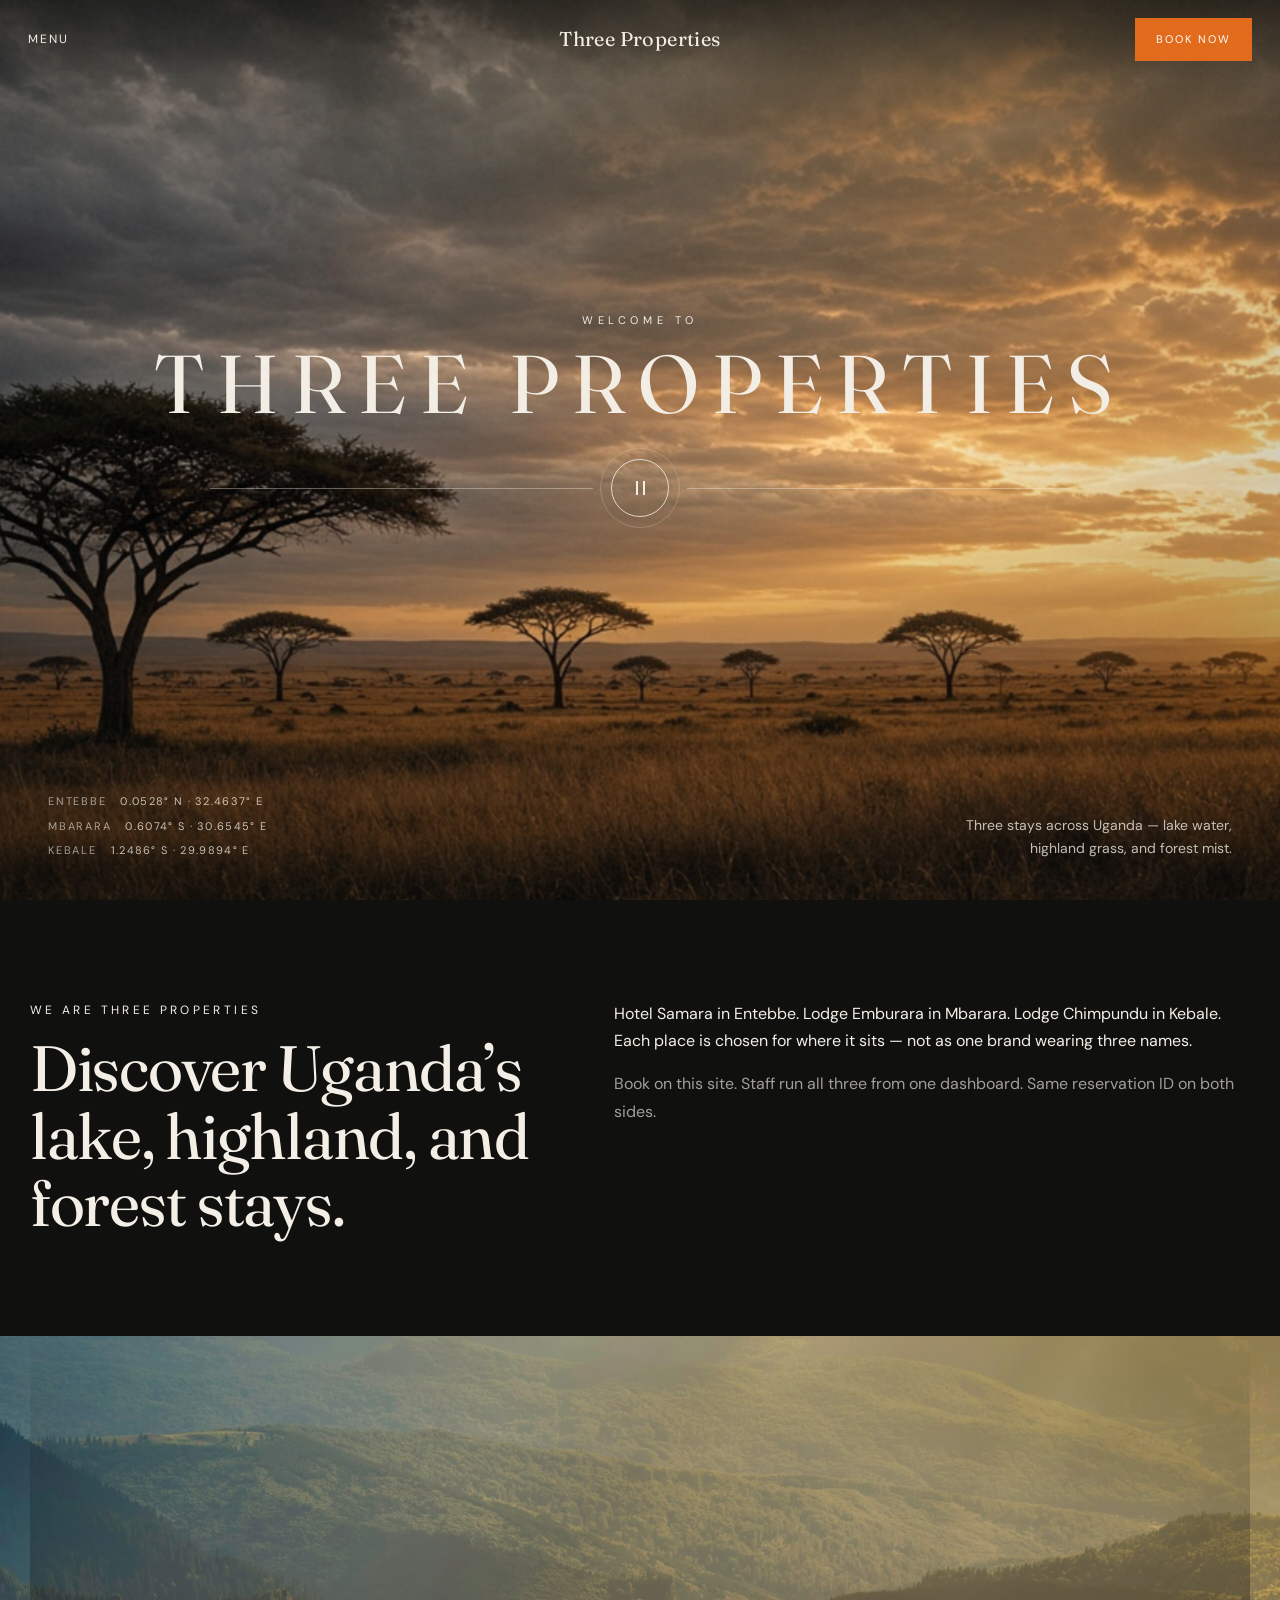
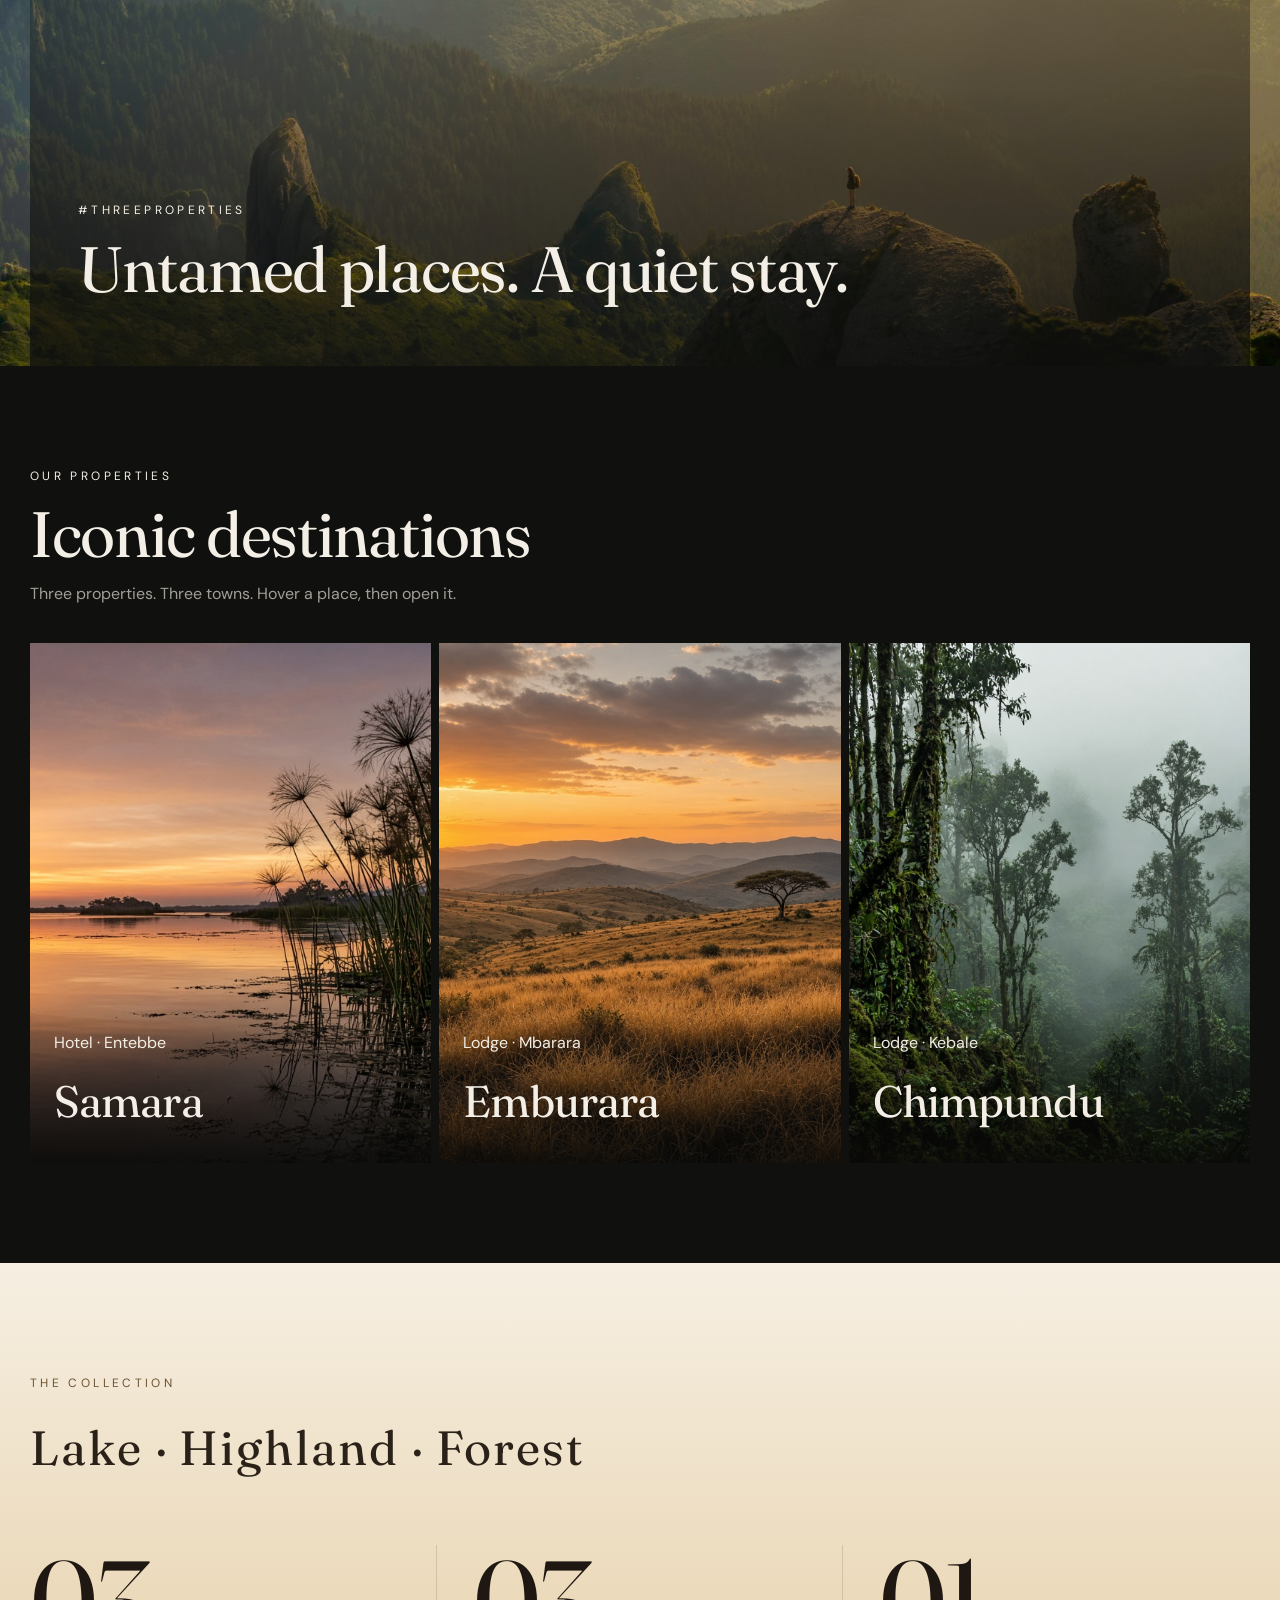
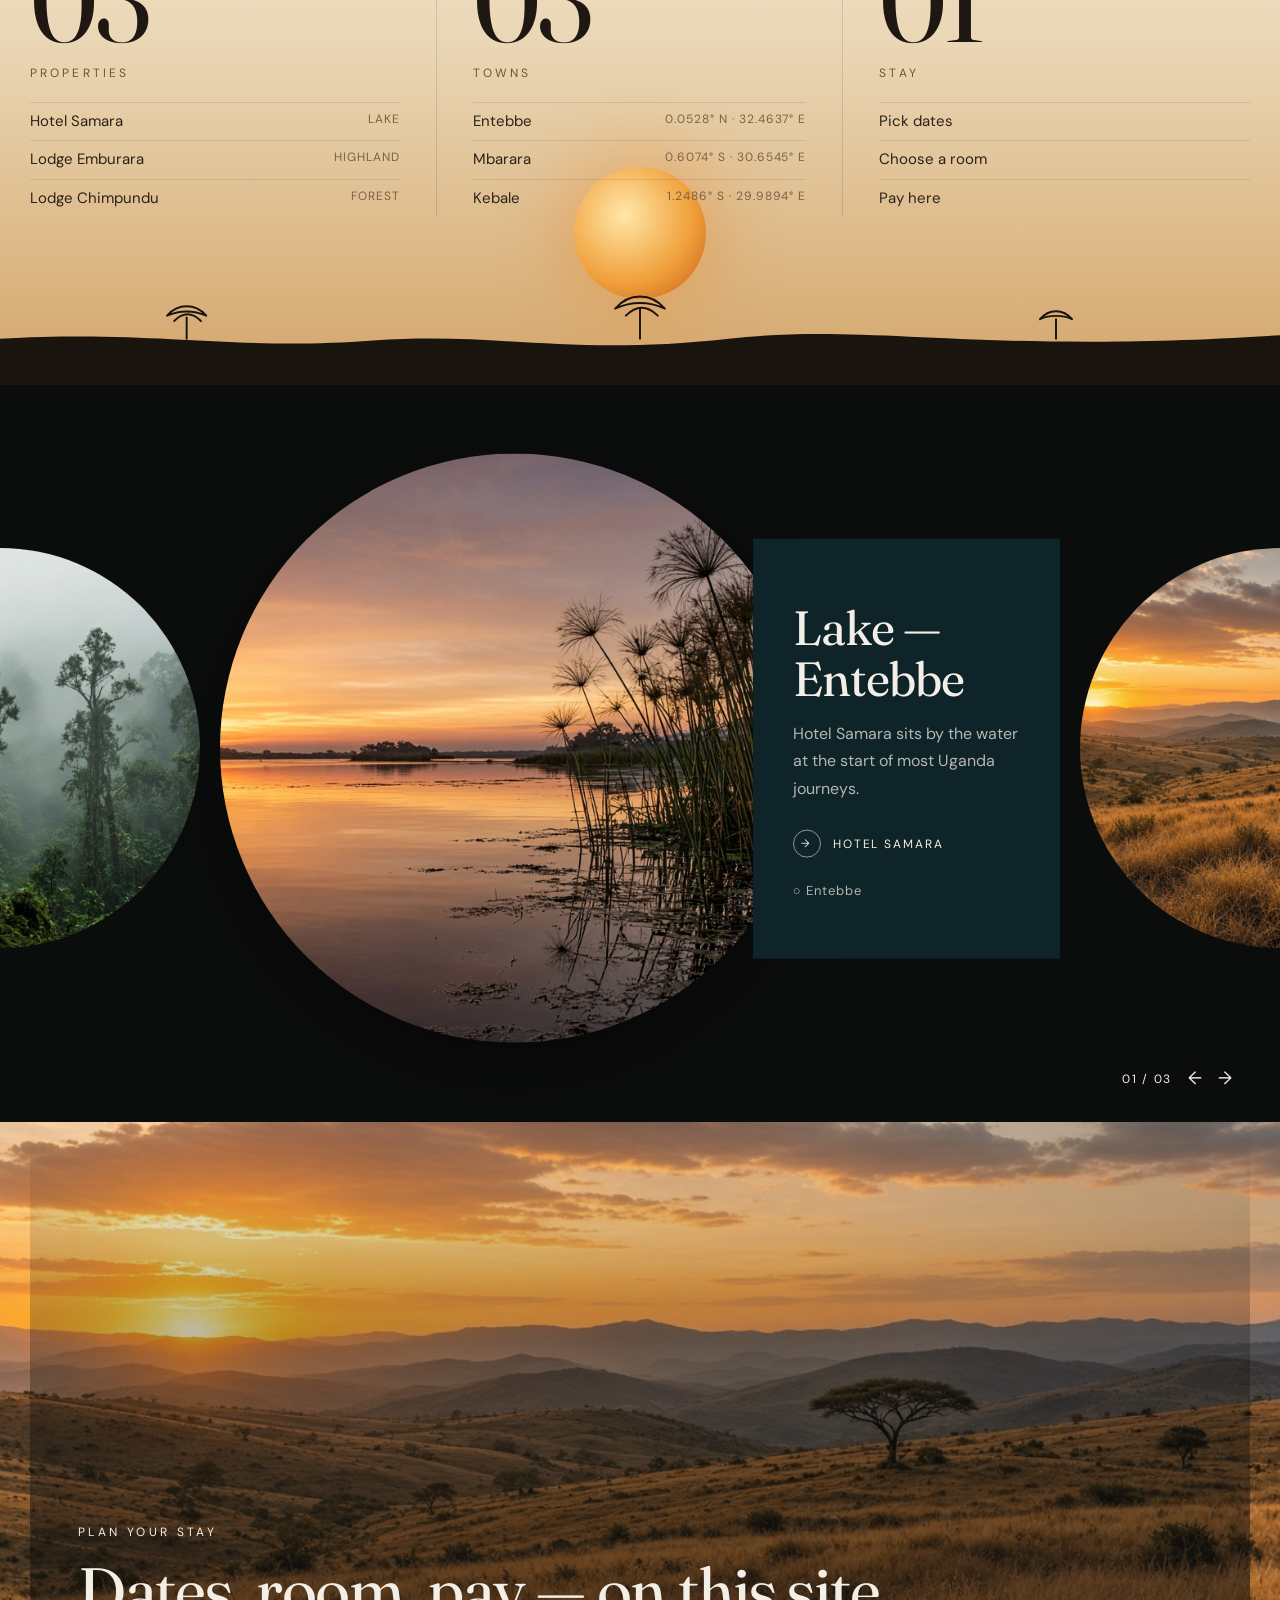
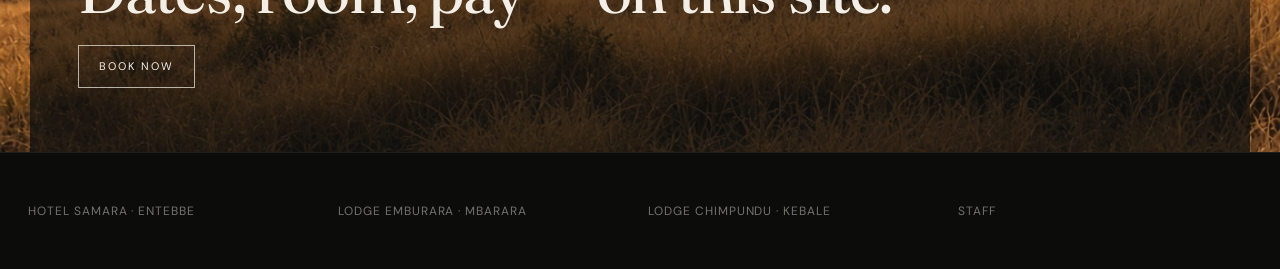
==== website/index.html @ 4321cfd6 "change the concept" ====
<!DOCTYPE html>
<html lang="en">
<head>
  <meta charset="UTF-8" />
  <meta name="viewport" content="width=device-width, initial-scale=1.0" />
  <title>Three Properties — Uganda</title>
  <link rel="preconnect" href="https://fonts.googleapis.com" />
  <link rel="preconnect" href="https://fonts.gstatic.com" crossorigin />
  <link href="https://fonts.googleapis.com/css2?family=DM+Sans:opsz,wght@9..40,400;9..40,500&family=Fraunces:ital,opsz,wght@0,9..144,400;0,9..144,500;1,9..144,400&display=swap" rel="stylesheet" />
  <link rel="stylesheet" href="css/app.css" />
</head>
<body>
  <div class="progress" id="progress"></div>
  <div class="grain"></div>
  <div id="app"></div>
  <script src="js/store.js"></script>
  <script src="js/site.js"></script>
</body>
</html>
---- website/css/app.css ----
:root {
  --ink: #10100e;
  --ink-soft: #171613;
  --sand: #efe8dc;
  --fog: #f6f2ea;
  --clay: #c4a07a;
  --earth: #6f5e48;
  --moss: #3c4636;
  --ivory: #f4efe6;
  --gold: #c4a07a;
  --gold-bright: #e0c49a;
  --gold-dim: #8a7354;
  --line: rgba(196, 160, 122, 0.28);
  --muted: rgba(244, 239, 230, 0.64);
}

* { box-sizing: border-box; margin: 0; padding: 0; }
html { scroll-behavior: smooth; }
body {
  background: var(--ink);
  color: var(--ivory);
  font-family: "DM Sans", sans-serif;
  font-weight: 400;
  line-height: 1.7;
  min-height: 100vh;
}
img { max-width: 100%; display: block; }
a { color: inherit; text-decoration: none; }
button, input, select, textarea { font: inherit; color: inherit; }
button { cursor: pointer; border: 0; background: none; }
input, select, textarea {
  width: 100%;
  background: rgba(255,255,255,0.04);
  border: 1px solid rgba(255,255,255,0.16);
  padding: 13px 14px;
  outline: none;
  transition: border-color 0.3s ease;
}
textarea { min-height: 120px; resize: vertical; }
input:focus, select:focus, textarea:focus { border-color: var(--clay); }
label {
  display: block;
  font-size: 11px;
  letter-spacing: 0.14em;
  text-transform: uppercase;
  color: var(--clay);
  margin-bottom: 7px;
}
.field { margin-bottom: 14px; }
.wrap { width: min(1220px, calc(100% - 48px)); margin: 0 auto; }
.gold { color: var(--clay); }
.muted { color: var(--muted); }
.kicker {
  font-size: 12px;
  letter-spacing: 0.28em;
  text-transform: uppercase;
  color: var(--clay);
}
h1, h2, h3 { font-family: "Fraunces", serif; font-weight: 400; letter-spacing: -0.02em; }
h1 { font-size: clamp(52px, 10vw, 120px); line-height: 0.92; }
h2 { font-size: clamp(34px, 5vw, 64px); line-height: 1.05; }
h3 { font-size: 30px; }

.progress {
  position: fixed;
  inset: 0 auto auto;
  height: 2px;
  width: 0;
  background: var(--clay);
  z-index: 80;
}
.grain {
  pointer-events: none;
  position: fixed;
  inset: 0;
  z-index: 70;
  opacity: 0.04;
  background-image: url("data:image/svg+xml,%3Csvg viewBox='0 0 200 200' xmlns='http://www.w3.org/2000/svg'%3E%3Cfilter id='n'%3E%3CfeTurbulence type='fractalNoise' baseFrequency='.85' numOctaves='4' stitchTiles='stitch'/%3E%3C/filter%3E%3Crect width='100%25' height='100%25' filter='url(%23n)'/%3E%3C/svg%3E");
}

nav.top {
  position: fixed;
  inset: 0 0 auto;
  z-index: 50;
  display: grid;
  grid-template-columns: 1fr auto 1fr;
  align-items: center;
  padding: 18px 28px;
  background: linear-gradient(180deg, rgba(16,16,14,.55), transparent);
  border-bottom: 0;
}
nav.top .brand {
  justify-self: center;
  font-family: "Fraunces", serif;
  font-size: 20px;
  letter-spacing: 0.02em;
}
nav.top ul { display: none; }
.menu-btn {
  display: inline-flex;
  justify-self: start;
  letter-spacing: 0.16em;
  text-transform: uppercase;
  font-size: 12px;
  color: var(--ivory);
}
.nav-cta, .btn {
  display: inline-flex;
  align-items: center;
  justify-content: center;
  border: 1px solid rgba(244,239,230,.7);
  padding: 11px 20px;
  font-size: 11px;
  letter-spacing: 0.18em;
  text-transform: uppercase;
  color: var(--ivory);
  transition: 0.3s ease;
}
.nav-cta { justify-self: end; }
nav.staff-top {
  display: flex;
  justify-content: space-between;
  background: #10100e;
  border-bottom: 1px solid rgba(255,255,255,.08);
}
nav.staff-top .brand { justify-self: start; }
.btn-solid {
  background: transparent;
  color: var(--ivory);
}
.nav-cta.book {
  background: #e36a1a;
  border-color: #e36a1a;
  color: #fff;
}
.btn:hover, .nav-cta:hover {
  background: var(--ivory);
  color: var(--ink);
}
.nav-cta.book:hover {
  background: #f4efe6;
  border-color: #f4efe6;
  color: #10100e;
}
.overlay {
  position: fixed;
  inset: 0;
  z-index: 60;
  background: #10100e;
  display: none;
  padding: 100px 48px 48px;
}
.overlay.open { display: block; animation: fadeIn 0.35s ease; }
.overlay a {
  display: block;
  font-family: "Fraunces", serif;
  font-size: clamp(32px, 5vw, 56px);
  padding: 8px 0;
  opacity: 0.88;
}
.overlay a:hover { opacity: 1; color: var(--clay); }
.overlay .close-menu {
  position: absolute;
  top: 22px;
  left: 28px;
  letter-spacing: 0.16em;
  text-transform: uppercase;
  font-size: 12px;
}

#app { min-height: 100vh; }
#app.leaving { animation: fadeOut 0.22s ease both; }
#app.enter { animation: fadeIn 0.5s ease both; }
.page { padding: 130px 0 90px; animation: rise 0.7s ease both; }

.hero {
  min-height: 100vh;
  position: relative;
  overflow: hidden;
  background: #10100e;
}
.hero-slides {
  position: absolute;
  inset: -4%;
  transition: transform 1.8s ease-out;
  will-change: transform;
}
.hero-slides .slide {
  position: absolute;
  inset: 0;
  background-size: cover;
  background-position: center;
  opacity: 0;
  transform: scale(1.06);
  transition: opacity 1.8s ease;
}
.hero-slides .slide.on {
  opacity: 1;
  animation: ken 16s linear forwards;
}
.hero::before {
  content: "";
  position: absolute;
  inset: 0;
  z-index: 1;
  pointer-events: none;
  background:
    radial-gradient(ellipse at 50% 42%, transparent 28%, rgba(10,10,8,.28) 100%),
    linear-gradient(180deg, rgba(10,10,8,.28) 0%, transparent 22%, transparent 58%, rgba(10,10,8,.42) 100%);
}
.hero-haze {
  position: absolute;
  inset: 0;
  z-index: 1;
  pointer-events: none;
  background: linear-gradient(180deg, transparent 45%, rgba(226,168,88,.12) 72%, rgba(16,16,14,.2) 100%);
  animation: hazeShift 14s ease-in-out infinite alternate;
  mix-blend-mode: soft-light;
}
.hero-rays {
  position: absolute;
  inset: -10%;
  z-index: 1;
  pointer-events: none;
  background: radial-gradient(ellipse at 72% 18%, rgba(255,196,110,.26), transparent 46%);
  animation: rayPulse 10s ease-in-out infinite;
}
.hero-dust {
  position: absolute;
  inset: 0;
  z-index: 2;
  pointer-events: none;
  overflow: hidden;
}
.mote {
  position: absolute;
  bottom: -8%;
  border-radius: 50%;
  background: rgba(255, 220, 160, 0.55);
  box-shadow: 0 0 8px rgba(255, 200, 120, 0.35);
  animation-name: moteRise;
  animation-timing-function: linear;
  animation-iteration-count: infinite;
}
.hero-birds {
  position: absolute;
  top: 18%;
  left: -20%;
  width: min(280px, 34vw);
  z-index: 2;
  pointer-events: none;
  opacity: 0.55;
  animation: birdsFly 22s linear infinite;
}
.hero-birds .bird {
  fill: none;
  stroke: rgba(244,239,230,.8);
  stroke-width: 1.1;
  stroke-linecap: round;
}
.hero-birds .b2 { animation: wing 1.4s ease-in-out infinite; }
.hero-birds .b3 { animation: wing 1.1s ease-in-out infinite reverse; }
.hero-center {
  position: absolute;
  left: 50%;
  top: 46%;
  transform: translate(-50%, -50%);
  z-index: 3;
  text-align: center;
  width: min(1100px, calc(100% - 40px));
}
.welcome {
  font-size: 11px;
  letter-spacing: 0.42em;
  text-transform: uppercase;
  margin-bottom: 16px;
  animation: rise 1.2s ease both;
}
.hero h1 {
  font-size: clamp(34px, 6.4vw, 92px);
  letter-spacing: 0.16em;
  text-transform: uppercase;
  font-weight: 400;
  animation: titleOpen 2.4s cubic-bezier(.16,.7,.2,1) both;
}
.hero.is-paused .slide.on { animation-play-state: paused; }
.hero-rule {
  display: grid;
  grid-template-columns: 1fr auto 1fr;
  align-items: center;
  width: min(860px, 88%);
  margin: 38px auto 0;
  gap: 18px;
}
.hero-line {
  height: 1px;
  background: rgba(244,239,230,.38);
  transform: scaleX(0);
  animation: drawLine 1.5s 0.9s cubic-bezier(.16,.7,.2,1) forwards;
}
.hero-line:first-child { transform-origin: right; }
.hero-line:last-child { transform-origin: left; }
.hero-play {
  position: relative;
  width: 58px;
  height: 58px;
  border: 1px solid rgba(244,239,230,.82);
  border-radius: 50%;
  display: grid;
  place-items: center;
  animation: rise 1.2s 0.55s ease both;
}
.hero-play::before {
  content: "";
  position: absolute;
  inset: -12px;
  border: 1px solid rgba(244,239,230,.22);
  border-radius: 50%;
  animation: ringPulse 3.4s ease-out infinite;
}
.hero-play .bars {
  display: flex;
  gap: 5px;
}
.hero-play .bars i {
  width: 2px;
  height: 14px;
  background: #f4efe6;
}
.hero-play .tri {
  display: none;
  width: 0;
  height: 0;
  border-style: solid;
  border-width: 7px 0 7px 12px;
  border-color: transparent transparent transparent #f4efe6;
  margin-left: 2px;
}
.hero-play.paused .bars { display: none; }
.hero-play.paused .tri { display: block; }
.hero-base {
  position: absolute;
  left: 0;
  right: 0;
  bottom: 0;
  z-index: 3;
  display: flex;
  justify-content: space-between;
  align-items: flex-end;
  gap: 32px;
  padding: 0 48px 40px;
}
.coords {
  display: grid;
  gap: 6px;
  font-size: 11px;
  letter-spacing: 0.16em;
  text-transform: uppercase;
  color: rgba(244,239,230,.62);
  animation: rise 1.2s 1s ease both;
}
.coords span {
  display: flex;
  gap: 14px;
  align-items: baseline;
}
.coords em {
  font-style: normal;
  letter-spacing: 0.12em;
  color: rgba(244,239,230,.78);
}
.hero-note {
  max-width: 300px;
  text-align: right;
  font-size: 14px;
  line-height: 1.65;
  color: rgba(244,239,230,.78);
  animation: rise 1.2s 1.1s ease both;
}
.lead {
  max-width: 560px;
  margin: 18px 0 0;
  font-size: 18px;
  color: rgba(244, 239, 230, 0.78);
}
.hero-actions { display: flex; gap: 14px; margin-top: 28px; flex-wrap: wrap; }

.hills { display: none; }
.card .mark, .card img.logo { display: none; }

.sand { background: var(--sand); color: #1c1a16; }
.sand .muted { color: #5c564c; }
.sand .kicker { color: #7a6548; }
.sand .btn { color: #1c1a16; border-color: #1c1a16; }
.sand .btn:hover, .sand .btn-solid { background: #1c1a16; color: var(--sand); }

.section { padding: 100px 0; }
.split-copy {
  display: grid;
  grid-template-columns: 0.9fr 1.1fr;
  gap: 64px;
  align-items: start;
}
.reveal-up { opacity: 0; transform: translateY(36px); transition: 0.9s ease; }
.reveal-up.in { opacity: 1; transform: none; }
.full-photo {
  min-height: 70vh;
  background-size: cover;
  background-position: center;
  position: relative;
}
.full-photo .shade {
  min-height: 70vh;
  display: flex;
  align-items: flex-end;
  padding: 64px 48px;
  background: linear-gradient(180deg, transparent, rgba(16,16,14,.78));
}
.xp-band {
  position: relative;
  overflow: hidden;
  background: #0b0d0c;
  padding: 56px 0 28px;
}
.xp-stage {
  position: relative;
  height: min(48vw, 680px);
}
.xp-circle {
  border: 0;
  padding: 0;
  border-radius: 50%;
  overflow: hidden;
  background: #111;
  flex-shrink: 0;
}
.xp-circle img {
  width: 100%;
  height: 100%;
  object-fit: cover;
  display: block;
}
.xp-prev,
.xp-next {
  position: absolute;
  top: 50%;
  width: min(32vw, 400px);
  height: min(32vw, 400px);
  z-index: 1;
  cursor: pointer;
  transition: transform 0.7s cubic-bezier(.22,.68,.2,1), opacity 0.45s ease, filter 0.35s ease;
}
.xp-prev { left: 0; transform: translate(-50%, -50%); }
.xp-next { left: 100%; transform: translate(-50%, -50%); }
.xp-prev:hover,
.xp-next:hover { filter: brightness(1.08); }
.xp-prev:hover { transform: translate(-48%, -50%) scale(1.03); }
.xp-next:hover { transform: translate(-52%, -50%) scale(1.03); }
.xp-center {
  position: absolute;
  left: 50%;
  top: 50%;
  z-index: 2;
  display: flex;
  align-items: center;
  transform: translate(-50%, -50%);
  transition: transform 0.7s cubic-bezier(.22,.68,.2,1), opacity 0.4s ease;
}
.xp-main {
  width: min(46vw, 640px);
  height: min(46vw, 640px);
  margin-right: -56px;
  z-index: 2;
  box-shadow: 0 24px 70px rgba(0,0,0,.4);
  transition: transform 0.7s cubic-bezier(.22,.68,.2,1);
}
.xp-main img { animation: xpKen 14s ease-in-out infinite alternate; }
.xp-panel {
  position: relative;
  z-index: 3;
  background: #0f2428;
  min-height: min(420px, 38vw);
  width: min(320px, 24vw);
  flex-shrink: 0;
  padding: 52px 40px 44px;
  display: flex;
  flex-direction: column;
  justify-content: center;
  transition: opacity 0.4s ease, transform 0.5s ease;
}
.xp-stage.moving .xp-prev,
.xp-stage.moving .xp-next { filter: none; pointer-events: none; }
.xp-stage.go-next .xp-prev {
  transform: translate(-110%, -50%);
  opacity: 0;
}
.xp-stage.go-next .xp-center {
  transform: translate(calc(-50% - 42vw), -50%) scale(0.72);
  opacity: 0.28;
}
.xp-stage.go-next .xp-next {
  transform: translate(calc(-50% - 42vw), -50%) scale(0.92);
}
.xp-stage.go-prev .xp-next {
  transform: translate(10%, -50%);
  opacity: 0;
}
.xp-stage.go-prev .xp-center {
  transform: translate(calc(-50% + 42vw), -50%) scale(0.72);
  opacity: 0.28;
}
.xp-stage.go-prev .xp-prev {
  transform: translate(calc(-50% + 42vw), -50%) scale(0.92);
}
.xp-stage.go-next .xp-panel,
.xp-stage.go-prev .xp-panel {
  opacity: 0;
  transform: translateY(20px);
}
.xp-stage.xp-in .xp-panel {
  animation: xpIn 0.55s ease both;
}
.xp-panel h2 { font-size: clamp(32px, 4vw, 48px); margin-bottom: 16px; }
.xp-panel p { color: rgba(244,239,230,.72); max-width: 320px; }
.xp-cta {
  display: inline-flex;
  align-items: center;
  gap: 12px;
  margin-top: 28px;
  letter-spacing: 0.16em;
  text-transform: uppercase;
  font-size: 12px;
}
.xp-cta span {
  width: 28px;
  height: 28px;
  border: 1px solid rgba(244,239,230,.55);
  border-radius: 50%;
  position: relative;
}
.xp-cta span::after {
  content: "→";
  position: absolute;
  inset: 0;
  display: grid;
  place-items: center;
  font-size: 11px;
}
.xp-loc {
  margin-top: 22px;
  font-size: 13px;
  letter-spacing: 0.08em;
}
.xp-loc::before { content: "○ "; }
.xp-foot {
  display: flex;
  justify-content: flex-end;
  align-items: center;
  gap: 16px;
  padding: 8px 48px 0;
  font-size: 12px;
  letter-spacing: 0.14em;
}
.xp-foot button { color: var(--ivory); font-size: 18px; }
@keyframes xpKen { from { transform: scale(1.04); } to { transform: scale(1.12); } }
@keyframes xpIn { from { opacity: 0; transform: translateY(16px); } to { opacity: 1; transform: none; } }
.dests { display: grid; grid-template-columns: repeat(3, 1fr); gap: 8px; margin-top: 36px; }
.dest-photo {
  min-height: 520px;
  position: relative;
  overflow: hidden;
  color: var(--ivory);
  display: block;
}
.dest-photo img {
  position: absolute;
  inset: 0;
  width: 100%;
  height: 100%;
  object-fit: cover;
  transform: scale(1.04);
  transition: transform 1.2s ease;
}
.dest-photo:hover img { transform: scale(1.12); }
.dest-photo .dest-copy {
  position: absolute;
  inset: auto 0 0;
  padding: 28px 24px 24px;
  background: linear-gradient(180deg, transparent, rgba(10,10,8,.88));
}
.dest-photo h3 { font-size: 44px; margin-top: 8px; }
.dest-photo .dest-more {
  max-height: 0;
  overflow: hidden;
  opacity: 0;
  margin-top: 0;
  transition: 0.45s ease;
  color: rgba(244,239,230,.8);
  font-size: 15px;
}
.dest-photo:hover .dest-more { max-height: 90px; opacity: 1; margin-top: 10px; }
.tag { letter-spacing: 0.28em; text-transform: uppercase; font-size: 12px; margin-bottom: 14px; }
.dest {
  min-height: 460px;
  padding: 28px;
  display: flex;
  flex-direction: column;
  justify-content: flex-end;
  position: relative;
  overflow: hidden;
  color: var(--ivory);
}
.dest::before {
  content: "";
  position: absolute;
  inset: 0;
  transition: transform 1.1s ease;
}
.dest:hover::before { transform: scale(1.08); }
.dest > * { position: relative; z-index: 1; }
.dest .num { font-size: 12px; letter-spacing: 0.16em; text-transform: uppercase; opacity: 0.8; }
.dest h3 { font-size: 42px; margin-top: 8px; }
.dest-samara::before {
  background:
    linear-gradient(180deg, transparent 35%, rgba(8,8,6,.82)),
    radial-gradient(ellipse at 40% 20%, #7d9aaa, transparent 50%),
    linear-gradient(180deg, #24343c, #121816);
}
.dest-emburara::before {
  background:
    linear-gradient(180deg, transparent 35%, rgba(8,8,6,.82)),
    radial-gradient(ellipse at 60% 10%, #c4a06a, transparent 46%),
    linear-gradient(180deg, #3a2c18, #14110c);
}
.dest-chimpundu::before {
  background:
    linear-gradient(180deg, transparent 35%, rgba(8,8,6,.82)),
    radial-gradient(ellipse at 30% 30%, #5a7a4a, transparent 48%),
    linear-gradient(180deg, #1c2618, #0e120c);
}

.collect {
  position: relative;
  overflow: hidden;
  background:
    linear-gradient(180deg, #f6efe2 0%, #ead7b6 52%, #d4a56a 100%);
  color: #2a2218;
  padding: 110px 0 168px;
}
.collect-sun {
  position: absolute;
  left: 50%;
  bottom: 86px;
  width: 132px;
  height: 132px;
  margin-left: -66px;
  border-radius: 50%;
  background: radial-gradient(circle at 38% 36%, #ffe7a8, #f0a03a 58%, #c45a18 100%);
  box-shadow: 0 0 60px 18px rgba(232, 140, 48, 0.35);
  animation: sunGlow 7s ease-in-out infinite alternate;
}
.collect-land {
  position: absolute;
  left: 0;
  right: 0;
  bottom: 0;
  width: 100%;
  height: 160px;
  fill: #1a140e;
}
.collect-land .acacias {
  fill: none;
  stroke: #1a140e;
  stroke-width: 2.2;
  stroke-linecap: round;
  stroke-linejoin: round;
}
.collect .tag { color: #6d5333; }
.collect-route {
  font-family: "Fraunces", serif;
  font-size: clamp(28px, 4vw, 48px);
  letter-spacing: 0.04em;
  margin: 8px 0 56px;
}
.stats {
  display: grid;
  grid-template-columns: repeat(3, 1fr);
  gap: 0;
  margin-top: 12px;
  position: relative;
  z-index: 1;
}
.stats article {
  padding: 8px 36px 0 0;
  border-right: 1px solid rgba(42, 34, 24, 0.14);
}
.stats article:last-child { border-right: 0; padding-right: 0; }
.stats article:not(:first-child) { padding-left: 36px; }
.stat-num {
  display: block;
  font-family: "Fraunces", serif;
  font-size: clamp(72px, 9vw, 120px);
  line-height: 0.82;
  letter-spacing: -0.03em;
  color: #1f1812;
}
.stats article h3 {
  font-family: "DM Sans", sans-serif;
  font-size: 12px;
  letter-spacing: 0.26em;
  text-transform: uppercase;
  margin: 16px 0 18px;
  color: #6d5333;
}
.stats article ul { list-style: none; }
.stats article li {
  font-size: 15px;
  padding: 6px 0;
  border-top: 1px solid rgba(42, 34, 24, 0.1);
  display: flex;
  justify-content: space-between;
  gap: 12px;
}
.stats article li em {
  font-style: normal;
  color: #7a6244;
  font-size: 12px;
  letter-spacing: 0.08em;
  text-transform: uppercase;
}
@keyframes sunGlow {
  from { transform: scale(1); filter: saturate(1); }
  to { transform: scale(1.06); filter: saturate(1.15); }
}

.cards { display: grid; grid-template-columns: repeat(3, 1fr); gap: 10px; margin-top: 36px; }
.card {
  min-height: 420px;
  padding: 28px;
  display: flex;
  flex-direction: column;
  justify-content: flex-end;
  position: relative;
  overflow: hidden;
  color: var(--ivory);
}
.card::before {
  content: "";
  position: absolute;
  inset: 0;
  background:
    linear-gradient(180deg, transparent 35%, rgba(8,8,6,.82)),
    linear-gradient(180deg, #2a2620, #12110e);
  transition: transform 1.1s ease;
}
.card:nth-child(1)::before {
  background:
    linear-gradient(180deg, transparent 35%, rgba(8,8,6,.82)),
    radial-gradient(ellipse at 40% 20%, #7d9aaa, transparent 50%),
    linear-gradient(180deg, #24343c, #121816);
}
.card:nth-child(2)::before {
  background:
    linear-gradient(180deg, transparent 35%, rgba(8,8,6,.82)),
    radial-gradient(ellipse at 60% 10%, #c4a06a, transparent 46%),
    linear-gradient(180deg, #3a2c18, #14110c);
}
.card:nth-child(3)::before {
  background:
    linear-gradient(180deg, transparent 35%, rgba(8,8,6,.82)),
    radial-gradient(ellipse at 30% 30%, #5a7a4a, transparent 48%),
    linear-gradient(180deg, #1c2618, #0e120c);
}
.card:hover::before { transform: scale(1.08); }
.card > * { position: relative; z-index: 1; }
.card .num { font-size: 12px; letter-spacing: 0.16em; text-transform: uppercase; opacity: 0.8; }
.card h3 { margin: 8px 0 6px; font-size: 40px; }
.card p { color: rgba(244,239,230,.72); font-size: 15px; }

.grid-2 { display: grid; grid-template-columns: 1fr 1fr; gap: 16px; }
.room {
  border: 1px solid rgba(255,255,255,.1);
  padding: 26px;
  background: rgba(255,255,255,.03);
}
.room .price { color: var(--clay); font-family: "Fraunces", serif; font-size: 28px; margin: 10px 0; }
.chips { display: flex; gap: 8px; flex-wrap: wrap; margin: 18px 0; }
.chip {
  border: 1px solid rgba(255,255,255,.18);
  padding: 8px 12px;
  font-size: 11px;
  letter-spacing: 0.12em;
  text-transform: uppercase;
  color: var(--muted);
  cursor: pointer;
}
.chip.on { border-color: var(--ivory); color: var(--ivory); }

.steps { display: flex; gap: 10px; flex-wrap: wrap; margin-bottom: 28px; }
.step {
  font-size: 11px;
  letter-spacing: 0.14em;
  text-transform: uppercase;
  color: var(--muted);
  padding-bottom: 6px;
  border-bottom: 1px solid transparent;
}
.step.on { color: var(--ivory); border-color: var(--ivory); }

.book-journey {
  position: relative;
  min-height: 100vh;
  overflow: hidden;
  padding: 120px 0 80px;
  background: #10100e;
}
.book-sky {
  position: absolute;
  inset: -4%;
  background: #10100e center/cover no-repeat;
  transform: scale(1.06);
  animation: ken 22s linear infinite alternate;
  transition: background-image 0.8s ease;
}
.book-veil {
  position: absolute;
  inset: 0;
  background:
    linear-gradient(180deg, rgba(10,10,8,.55) 0%, rgba(10,10,8,.28) 35%, rgba(10,10,8,.72) 100%),
    radial-gradient(ellipse at 50% 20%, rgba(232,160,70,.12), transparent 46%);
}
.book-sun {
  position: absolute;
  top: 118px;
  width: 18px;
  height: 18px;
  border-radius: 50%;
  background: radial-gradient(circle at 35% 35%, #ffe7a8, #e36a1a);
  box-shadow: 0 0 22px 6px rgba(227,106,26,.45);
  transition: left 0.7s cubic-bezier(.22,.68,.2,1);
  z-index: 2;
  pointer-events: none;
}
.book-journey[data-step="1"] .book-sun { left: 12%; }
.book-journey[data-step="2"] .book-sun { left: 37%; }
.book-journey[data-step="3"] .book-sun { left: 62%; }
.book-journey[data-step="4"] .book-sun { left: 86%; }
.book-wrap { position: relative; z-index: 3; }
.book-trail {
  list-style: none;
  display: grid;
  grid-template-columns: repeat(4, 1fr);
  gap: 0;
  margin: 18px 0 40px;
  position: relative;
}
.book-trail::before,
.book-trail::after {
  content: "";
  position: absolute;
  left: 8%;
  right: 8%;
  top: 11px;
  height: 1px;
  background: rgba(244,239,230,.2);
}
.book-trail::after {
  right: auto;
  background: #e36a1a;
  width: 0;
  transition: width 0.7s cubic-bezier(.22,.68,.2,1);
}
.book-journey[data-step="1"] .book-trail::after { width: 0; }
.book-journey[data-step="2"] .book-trail::after { width: 28%; }
.book-journey[data-step="3"] .book-trail::after { width: 56%; }
.book-journey[data-step="4"] .book-trail::after { width: 84%; }
.book-trail li {
  position: relative;
  z-index: 1;
  font-size: 11px;
  letter-spacing: 0.16em;
  text-transform: uppercase;
  color: rgba(244,239,230,.45);
  text-align: center;
  transition: color 0.4s ease;
}
.book-trail li b {
  display: block;
  font-family: "Fraunces", serif;
  font-size: 13px;
  letter-spacing: 0.08em;
  margin-bottom: 6px;
}
.book-trail li.on,
.book-trail li.done { color: var(--ivory); }
.book-pane {
  display: none;
}
.book-pane.on {
  display: block;
  animation: bookIn 0.7s cubic-bezier(.22,.68,.2,1) both;
}
.book-journey.back .book-pane.on { animation-name: bookInBack; }
.book-pane h2 { margin-bottom: 8px; }
.book-sub {
  color: rgba(244,239,230,.7);
  margin-bottom: 28px;
  max-width: 520px;
}
.book-places {
  display: grid;
  grid-template-columns: repeat(3, 1fr);
  gap: 10px;
}
.book-place {
  position: relative;
  min-height: 340px;
  overflow: hidden;
  text-align: left;
  color: var(--ivory);
  border: 1px solid transparent;
  transition: transform 0.45s ease, border-color 0.35s ease;
}
.book-place img {
  position: absolute;
  inset: 0;
  width: 100%;
  height: 100%;
  object-fit: cover;
  transform: scale(1.04);
  transition: transform 1s ease;
}
.book-place span {
  position: absolute;
  inset: auto 0 0;
  padding: 22px 18px;
  background: linear-gradient(180deg, transparent, rgba(10,10,8,.88));
  display: flex;
  flex-direction: column;
  gap: 6px;
}
.book-place small,
.book-place em {
  font-size: 11px;
  letter-spacing: 0.14em;
  text-transform: uppercase;
  color: rgba(244,239,230,.7);
  font-style: normal;
}
.book-place strong {
  font-family: "Fraunces", serif;
  font-size: 28px;
  font-weight: 400;
}
.book-place:hover { transform: translateY(-6px); }
.book-place:hover img { transform: scale(1.1); }
.book-place.on { border-color: #e8c48a; }
.book-place.on::after {
  content: "";
  position: absolute;
  inset: 10px;
  border: 1px solid rgba(232,196,138,.55);
  pointer-events: none;
}
.book-dates,
.book-pay {
  display: grid;
  grid-template-columns: repeat(3, 1fr);
  gap: 16px;
  max-width: 820px;
}
.book-pay { grid-template-columns: 1fr 1fr; max-width: 640px; }
.book-rooms {
  display: grid;
  grid-template-columns: repeat(3, 1fr);
  gap: 10px;
}
.book-room {
  text-align: left;
  min-height: 220px;
  padding: 24px 22px;
  background: rgba(16,16,14,.55);
  border: 1px solid rgba(244,239,230,.16);
  display: flex;
  flex-direction: column;
  gap: 8px;
  transition: transform 0.4s ease, border-color 0.35s ease, background 0.35s ease;
}
.book-room small {
  letter-spacing: 0.16em;
  text-transform: uppercase;
  font-size: 11px;
  color: #e0c49a;
}
.book-room strong {
  font-family: "Fraunces", serif;
  font-size: 28px;
  font-weight: 400;
}
.book-room span { font-size: 15px; }
.book-room em { font-style: normal; color: rgba(244,239,230,.55); font-size: 13px; }
.book-room p { color: rgba(244,239,230,.68); margin-top: auto; }
.book-room:hover { transform: translateY(-4px); }
.book-room.on {
  border-color: #e8c48a;
  background: rgba(227,106,26,.12);
}
.book-quote {
  grid-column: 1 / -1;
  font-family: "Fraunces", serif;
  font-size: 26px;
  color: #e8c48a;
  margin-top: 4px;
}
.book-nav {
  display: flex;
  gap: 12px;
  margin-top: 32px;
}
.book-nav .btn-solid {
  background: #e36a1a;
  border-color: #e36a1a;
  color: #fff;
}
.book-nav .btn-solid:hover { background: #f4efe6; color: #10100e; border-color: #f4efe6; }
@keyframes bookIn {
  from { opacity: 0; transform: translateX(36px); filter: blur(8px); }
  to { opacity: 1; transform: none; filter: none; }
}
@keyframes bookInBack {
  from { opacity: 0; transform: translateX(-36px); filter: blur(8px); }
  to { opacity: 1; transform: none; filter: none; }
}
.success-id {
  font-family: "Fraunces", serif;
  letter-spacing: 0.08em;
  color: var(--clay);
  font-size: 28px;
  margin: 16px 0;
}

.auth {
  max-width: 440px;
  margin: 0 auto;
  border: 1px solid rgba(255,255,255,.12);
  padding: 40px 32px;
  background: #161512;
}
.hint { font-size: 13px; color: var(--muted); margin-top: 16px; }

table { width: 100%; border-collapse: collapse; font-size: 14px; }
th {
  text-align: left;
  font-size: 11px;
  letter-spacing: 0.12em;
  text-transform: uppercase;
  color: var(--clay);
  padding: 10px 8px;
  border-bottom: 1px solid rgba(255,255,255,.1);
  font-weight: 400;
}
td { padding: 12px 8px; border-bottom: 1px solid rgba(255,255,255,.06); }
tr.clickable { cursor: pointer; }
tr.clickable:hover td { color: var(--clay); }
.status { font-size: 11px; letter-spacing: 0.1em; text-transform: uppercase; color: var(--clay); }

.account { display: grid; grid-template-columns: 200px 1fr; gap: 28px; }
.side a { display: block; padding: 10px 0; color: var(--muted); }
.side a.on { color: var(--ivory); }

footer.site {
  padding: 48px 28px;
  display: grid;
  grid-template-columns: repeat(4, 1fr);
  gap: 16px;
  border-top: 1px solid rgba(255,255,255,.08);
  font-size: 12px;
  letter-spacing: 0.08em;
  text-transform: uppercase;
  color: rgba(244,239,230,.45);
  background: #0c0c0a;
}

.admin { display: grid; grid-template-columns: 220px 1fr; min-height: 100vh; }
.aside {
  border-right: 1px solid rgba(255,255,255,.08);
  padding: 96px 18px 28px;
  background: #141310;
}
.aside b {
  display: block;
  font-size: 11px;
  letter-spacing: 0.16em;
  text-transform: uppercase;
  color: var(--clay);
  margin-bottom: 18px;
  font-weight: 400;
}
.aside a {
  display: block;
  padding: 8px 10px;
  color: var(--muted);
  font-size: 14px;
  border-left: 2px solid transparent;
}
.aside a.on { color: var(--ivory); border-color: var(--ivory); }
.admin-main { padding: 110px 32px 48px; }
.kpis { display: grid; grid-template-columns: repeat(4, 1fr); gap: 12px; margin: 24px 0; }
.kpi { border: 1px solid rgba(255,255,255,.1); padding: 18px 14px; }
.kpi b { display: block; font-family: "Fraunces", serif; font-size: 32px; color: var(--clay); font-weight: 400; }
.kpi span { font-size: 10px; letter-spacing: 0.12em; text-transform: uppercase; color: var(--muted); }
.bar-line { display: grid; grid-template-columns: 110px 1fr 48px; gap: 10px; align-items: center; font-size: 13px; margin: 10px 0; }
.track { height: 4px; background: #2a2620; overflow: hidden; }
.fill { height: 100%; background: var(--clay); }
.cal { display: grid; grid-template-columns: repeat(7, 1fr); gap: 6px; }
.cal b, .cal span { text-align: center; padding: 10px 4px; font-size: 12px; }
.cal b { color: var(--clay); font-weight: 400; font-size: 10px; letter-spacing: 0.1em; }
.cal span { background: #161512; }
.cal span.busy { outline: 1px solid var(--clay); color: var(--clay); }

.toast {
  position: fixed;
  right: 20px;
  bottom: 20px;
  z-index: 90;
  background: var(--ivory);
  color: var(--ink);
  padding: 12px 16px;
  letter-spacing: 0.06em;
  animation: rise 0.35s ease;
}
.empty {
  border: 1px dashed rgba(255,255,255,.16);
  padding: 40px 20px;
  text-align: center;
  color: var(--muted);
}
.prop-hero {
  min-height: 70vh;
  display: flex;
  flex-direction: column;
  justify-content: flex-end;
  padding: 140px 0 48px;
}
.prop-hero img.logo { width: min(240px, 60vw); margin-bottom: 20px; filter: drop-shadow(0 0 18px rgba(0,0,0,.4)); }

@keyframes rise { from { opacity: 0; transform: translateY(22px); } to { opacity: 1; transform: none; } }
@keyframes fadeIn { from { opacity: 0; } to { opacity: 1; } }
@keyframes fadeOut { to { opacity: 0; } }
@keyframes ken { from { transform: scale(1.04); } to { transform: scale(1.16); } }
@keyframes titleOpen {
  from { opacity: 0; transform: scaleX(1.06); filter: blur(10px); }
  to { opacity: 1; transform: none; filter: none; }
}
@keyframes drawLine { to { transform: scaleX(1); } }
@keyframes ringPulse {
  0% { transform: scale(0.86); opacity: 0.55; }
  100% { transform: scale(1.28); opacity: 0; }
}
@keyframes hazeShift {
  from { opacity: 0.55; transform: translateY(0); }
  to { opacity: 1; transform: translateY(-18px); }
}
@keyframes rayPulse {
  0%, 100% { opacity: 0.45; transform: scale(1); }
  50% { opacity: 0.85; transform: scale(1.08); }
}
@keyframes moteRise {
  0% { transform: translate3d(0, 0, 0); opacity: 0; }
  12% { opacity: 0.7; }
  100% { transform: translate3d(18px, -110vh, 0); opacity: 0; }
}
@keyframes birdsFly {
  0% { transform: translateX(0) translateY(0); opacity: 0; }
  8% { opacity: 0.55; }
  100% { transform: translateX(130vw) translateY(-40px); opacity: 0; }
}
@keyframes wing {
  from { transform: translateY(0); }
  to { transform: translateY(-3px); }
}

@media (max-width: 900px) {
  nav.top { padding: 16px 18px; }
  .hero-center { width: calc(100% - 28px); }
  .hero h1 { letter-spacing: 0.08em; font-size: clamp(28px, 9vw, 48px); }
  .hero-base { flex-direction: column; align-items: flex-start; padding: 0 20px 28px; }
  .hero-note { text-align: left; }
  .dests, .cards, .grid-2, .account, .admin, .kpis, .stats, .split-copy, footer.site { grid-template-columns: 1fr; }
  .collect { padding: 72px 0 140px; }
  .stats article,
  .stats article:not(:first-child) { padding: 24px 0 0; border-right: 0; border-top: 1px solid rgba(42, 34, 24, 0.12); }
  .stats article:first-child { border-top: 0; padding-top: 0; }
  .dest, .card, .dest-photo { min-height: 360px; }
  .xp-band { padding: 28px 0 16px; }
  .xp-stage { height: 58vw; }
  .xp-prev, .xp-next { width: 34vw; height: 34vw; }
  .xp-main { width: 50vw; height: 50vw; margin-right: -24px; }
  .xp-panel { min-height: 220px; width: 36vw; padding: 22px 16px; }
  .xp-panel h2 { font-size: 22px; }
  .xp-foot { justify-content: center; padding: 12px 16px 0; }
  .full-photo .shade { padding: 40px 20px; }
  .aside { padding-top: 80px; }
  .admin-main { padding: 24px 16px 40px; }
  .overlay { padding: 90px 24px; }
  .book-places,
  .book-rooms,
  .book-dates,
  .book-pay { grid-template-columns: 1fr; }
  .book-place { min-height: 240px; }
  .book-sun { display: none; }
  .book-trail { margin-bottom: 28px; }
}

@media (prefers-reduced-motion: reduce) {
  .hero-slides .slide.on,
  .hero-haze, .hero-rays, .mote, .hero-birds, .hero-play::before {
    animation: none;
  }
  .hero-dust, .hero-birds { display: none; }
}
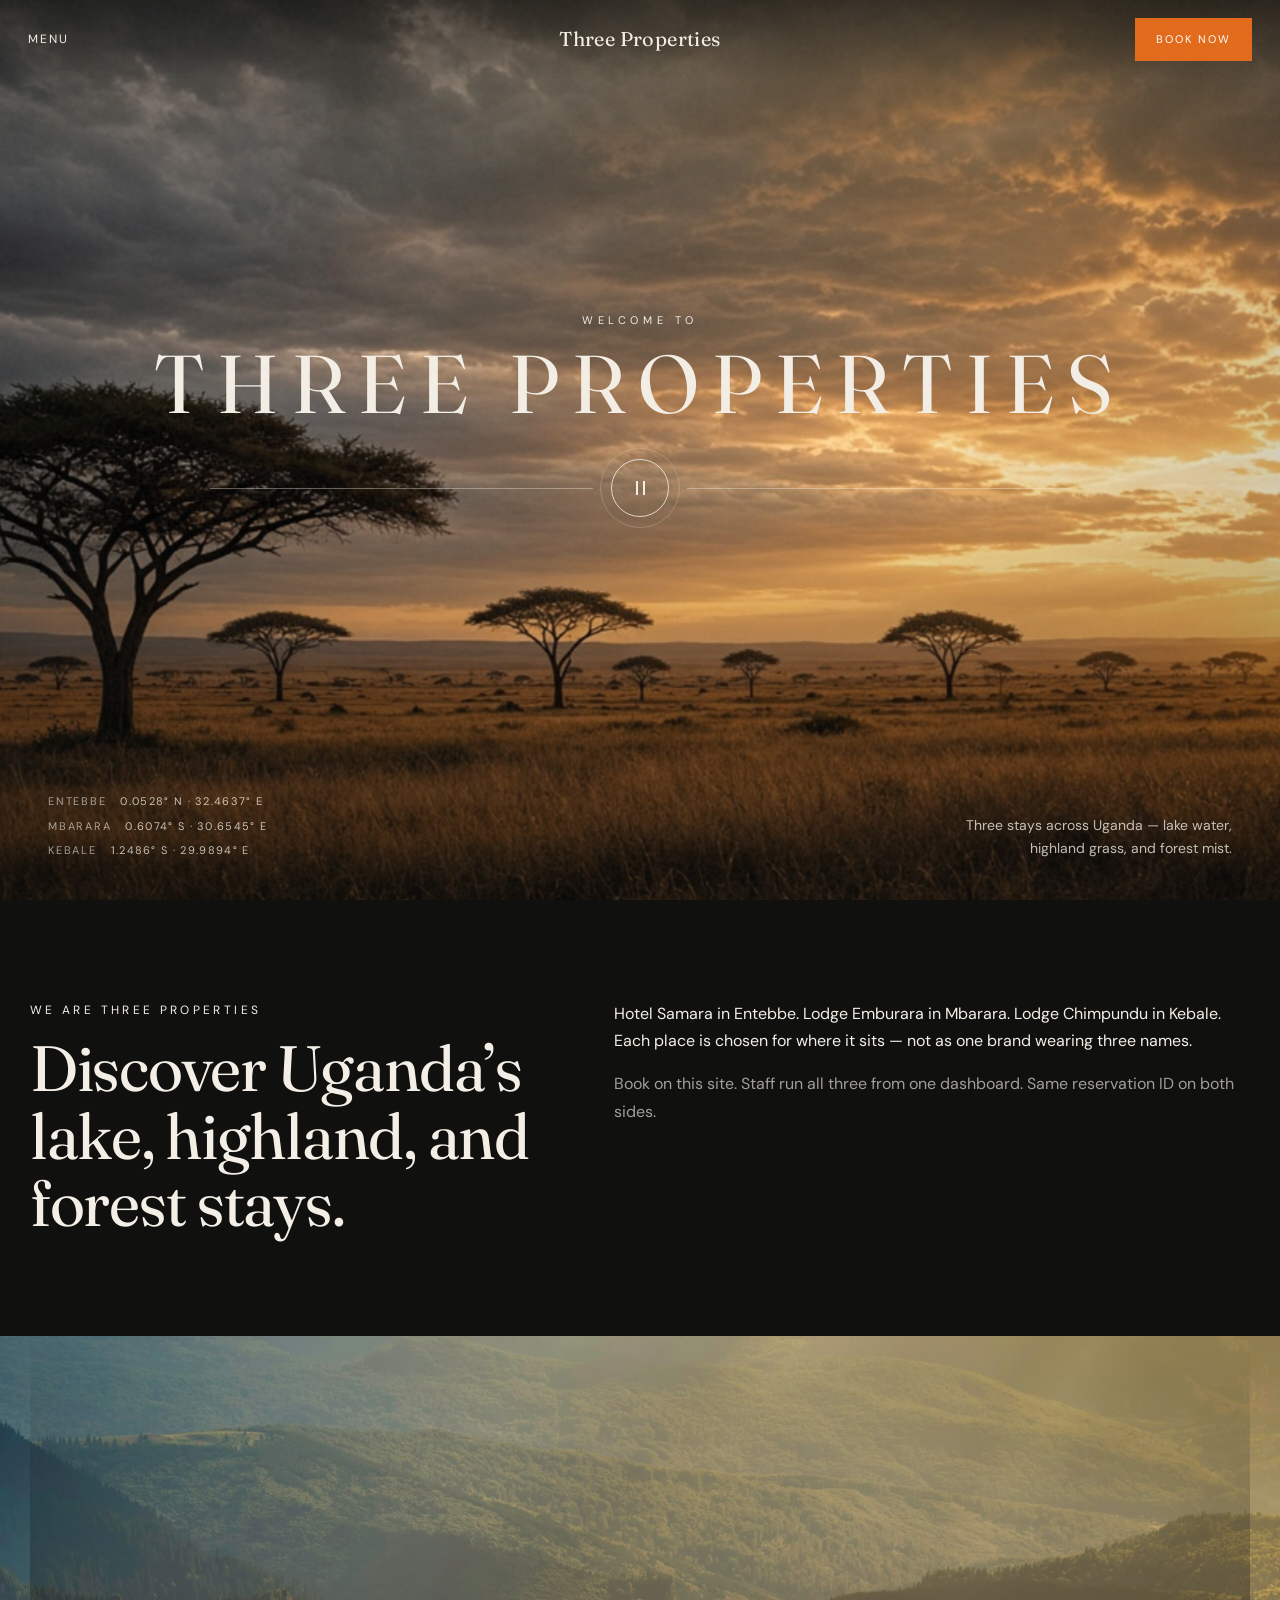
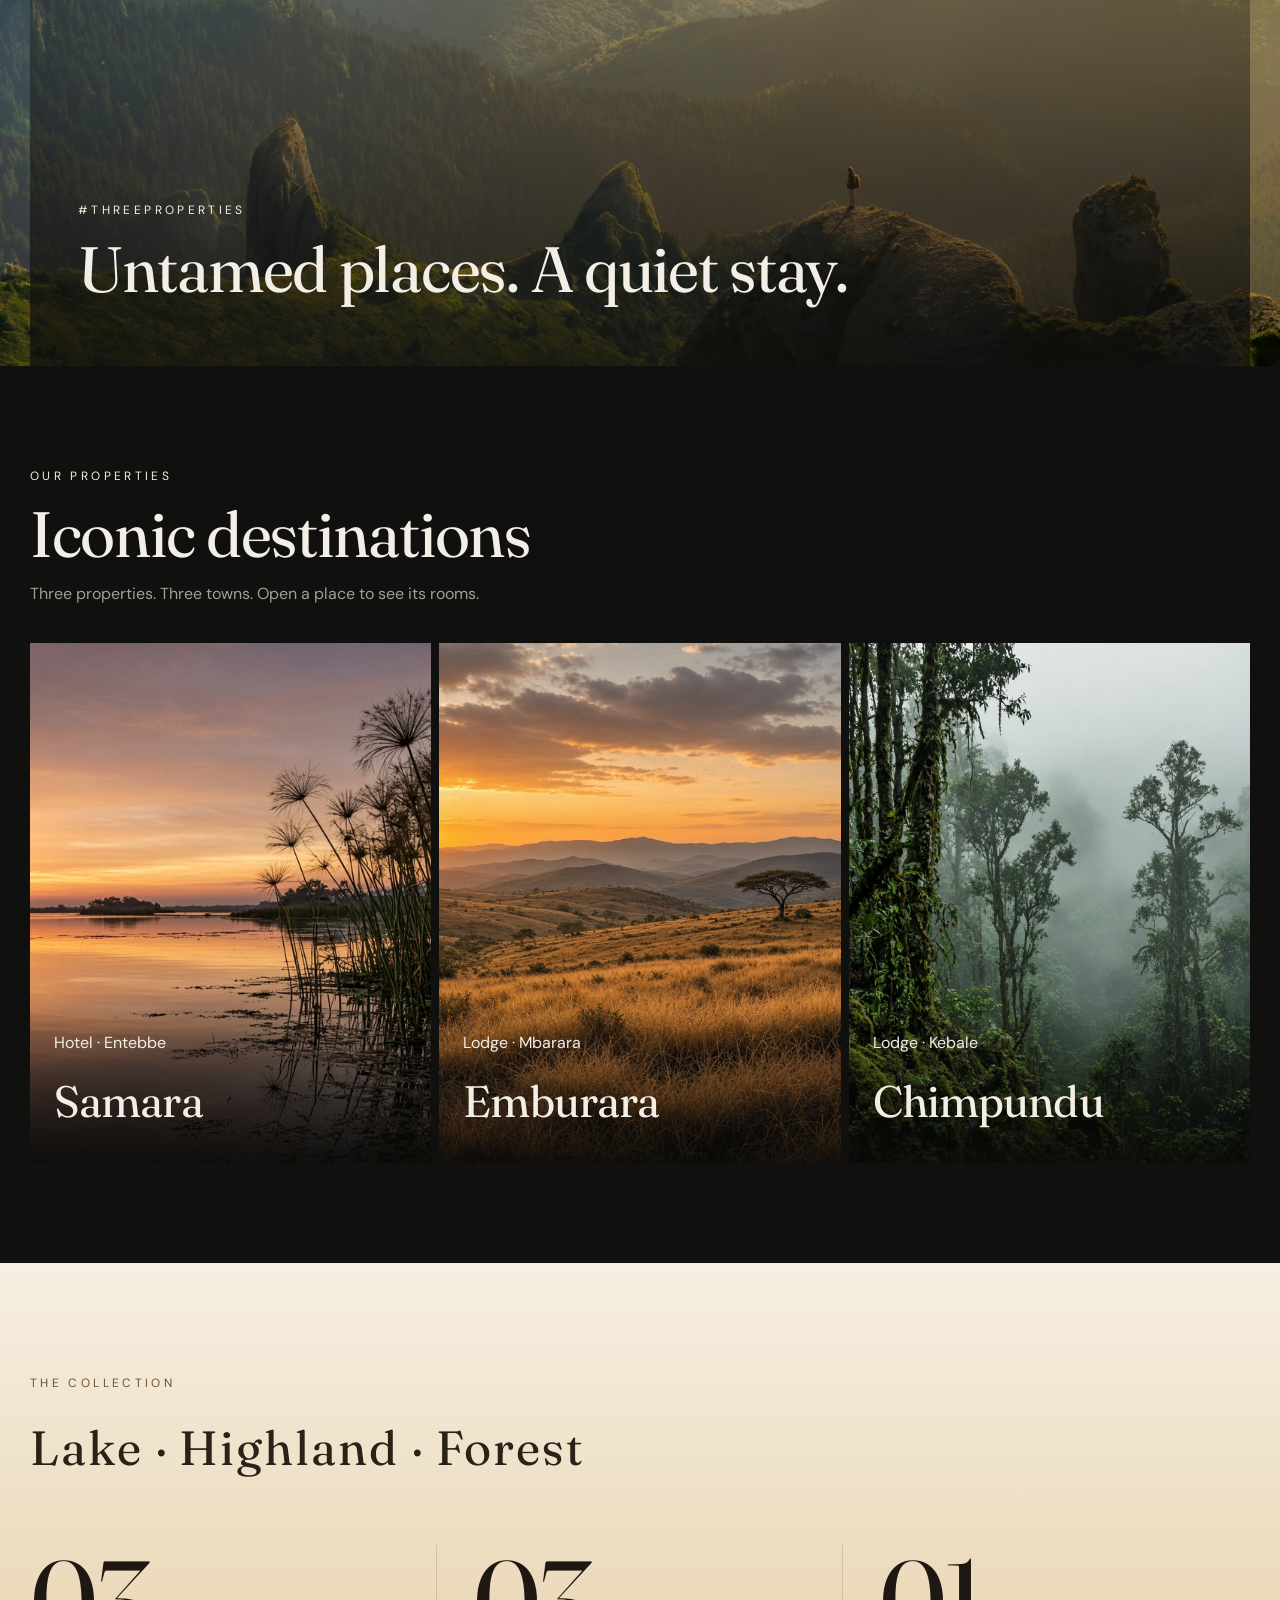
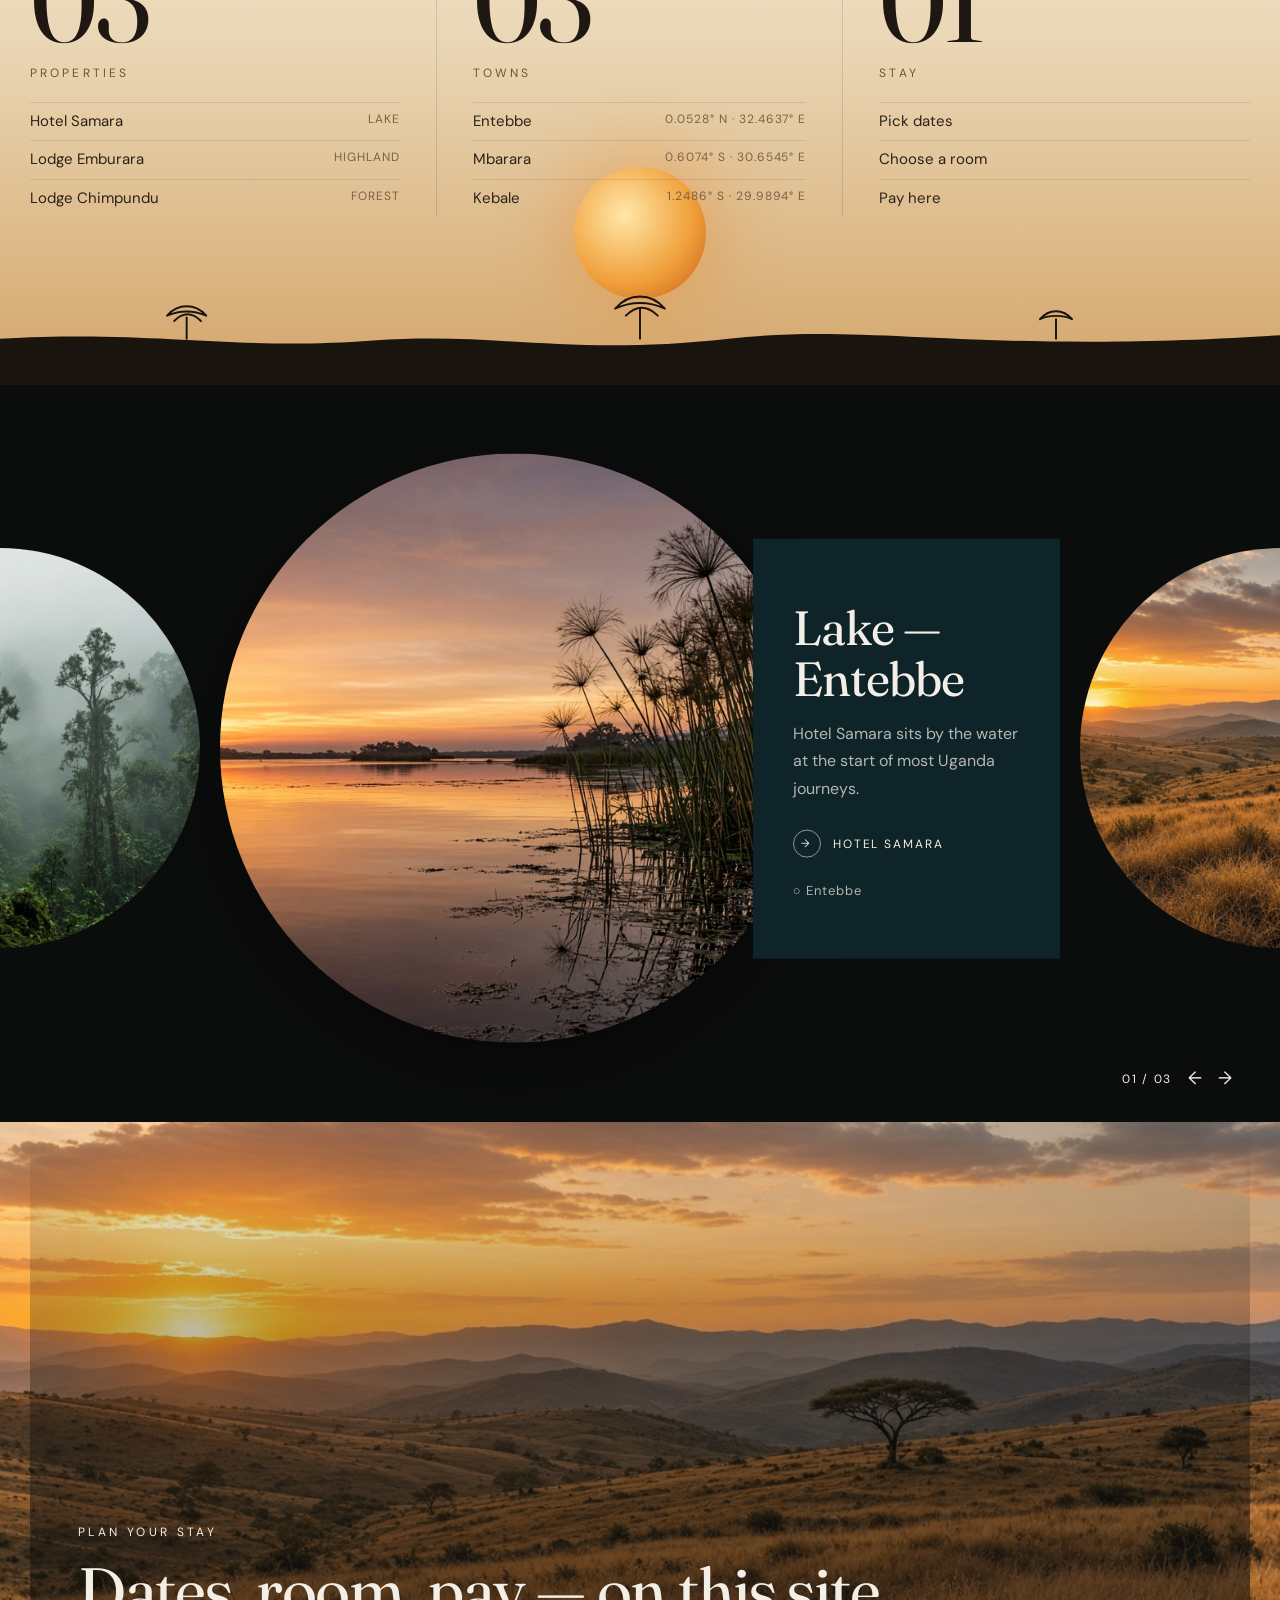
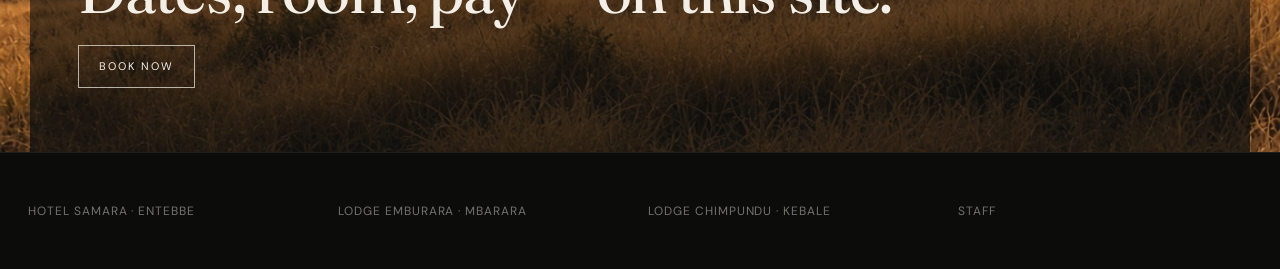
==== commit 94abe45d: "fix the responsive" ====
--- a/website/index.html
+++ b/website/index.html
@@ -2,7 +2,7 @@
 <html lang="en">
 <head>
   <meta charset="UTF-8" />
-  <meta name="viewport" content="width=device-width, initial-scale=1.0" />
+  <meta name="viewport" content="width=device-width, initial-scale=1.0, viewport-fit=cover" />
   <title>Three Properties — Uganda</title>
   <link rel="preconnect" href="https://fonts.googleapis.com" />
   <link rel="preconnect" href="https://fonts.gstatic.com" crossorigin />
--- a/website/css/app.css
+++ b/website/css/app.css
@@ -15,7 +15,7 @@
 }
 
 * { box-sizing: border-box; margin: 0; padding: 0; }
-html { scroll-behavior: smooth; }
+html { scroll-behavior: smooth; overflow-x: hidden; }
 body {
   background: var(--ink);
   color: var(--ivory);
@@ -23,6 +23,7 @@
   font-weight: 400;
   line-height: 1.7;
   min-height: 100vh;
+  overflow-x: hidden;
 }
 img { max-width: 100%; display: block; }
 a { color: inherit; text-decoration: none; }
@@ -47,7 +48,7 @@
   margin-bottom: 7px;
 }
 .field { margin-bottom: 14px; }
-.wrap { width: min(1220px, calc(100% - 48px)); margin: 0 auto; }
+.wrap { width: min(1220px, calc(100% - 48px)); margin: 0 auto; max-width: 100%; }
 .gold { color: var(--clay); }
 .muted { color: var(--muted); }
 .kicker {
@@ -175,6 +176,7 @@
 
 .hero {
   min-height: 100vh;
+  min-height: 100dvh;
   position: relative;
   overflow: hidden;
   background: #10100e;
@@ -1180,36 +1182,145 @@
   to { transform: translateY(-3px); }
 }
 
+@media (max-width: 1100px) {
+  .dest-photo h3 { font-size: 32px; }
+  .book-place strong { font-size: 22px; }
+  .xp-main { width: min(40vw, 520px); height: min(40vw, 520px); }
+  .xp-panel { width: min(280px, 28vw); padding: 40px 28px; }
+}
+
 @media (max-width: 900px) {
-  nav.top { padding: 16px 18px; }
-  .hero-center { width: calc(100% - 28px); }
-  .hero h1 { letter-spacing: 0.08em; font-size: clamp(28px, 9vw, 48px); }
-  .hero-base { flex-direction: column; align-items: flex-start; padding: 0 20px 28px; }
-  .hero-note { text-align: left; }
+  .wrap { width: min(1220px, calc(100% - 32px)); }
+  nav.top {
+    padding: 14px 16px;
+    padding-left: max(16px, env(safe-area-inset-left));
+    padding-right: max(16px, env(safe-area-inset-right));
+  }
+  nav.top .brand { font-size: 16px; }
+  .nav-cta, .btn { padding: 10px 14px; letter-spacing: 0.12em; }
+  .hero { min-height: 100dvh; }
+  .hero-center { top: 40%; width: calc(100% - 28px); }
+  .welcome { letter-spacing: 0.28em; font-size: 10px; }
+  .hero h1 { letter-spacing: 0.06em; font-size: clamp(26px, 8vw, 44px); line-height: 1.05; }
+  .hero-rule { width: 100%; margin-top: 24px; gap: 12px; }
+  .hero-play { width: 50px; height: 50px; }
+  .hero-base {
+    flex-direction: column;
+    align-items: flex-start;
+    gap: 14px;
+    padding: 0 20px max(20px, env(safe-area-inset-bottom));
+  }
+  .hero-note { text-align: left; max-width: 100%; }
+  .coords { font-size: 10px; letter-spacing: 0.08em; }
+  .coords span { flex-wrap: wrap; gap: 4px 10px; }
+  .section { padding: 72px 0; }
+  .page { padding: 110px 0 64px; }
   .dests, .cards, .grid-2, .account, .admin, .kpis, .stats, .split-copy, footer.site { grid-template-columns: 1fr; }
-  .collect { padding: 72px 0 140px; }
+  .collect { padding: 64px 0 150px; }
+  .collect-route { margin-bottom: 32px; }
+  .collect-sun { width: 88px; height: 88px; margin-left: -44px; bottom: 64px; }
   .stats article,
-  .stats article:not(:first-child) { padding: 24px 0 0; border-right: 0; border-top: 1px solid rgba(42, 34, 24, 0.12); }
+  .stats article:not(:first-child) { padding: 22px 0 0; border-right: 0; border-top: 1px solid rgba(42, 34, 24, 0.12); }
   .stats article:first-child { border-top: 0; padding-top: 0; }
+  .stats article li { flex-wrap: wrap; }
+  .stats article li em { width: 100%; }
   .dest, .card, .dest-photo { min-height: 360px; }
-  .xp-band { padding: 28px 0 16px; }
-  .xp-stage { height: 58vw; }
-  .xp-prev, .xp-next { width: 34vw; height: 34vw; }
-  .xp-main { width: 50vw; height: 50vw; margin-right: -24px; }
-  .xp-panel { min-height: 220px; width: 36vw; padding: 22px 16px; }
-  .xp-panel h2 { font-size: 22px; }
+  .dest-photo h3 { font-size: 36px; }
+  .xp-band { padding: 20px 0 16px; }
+  .xp-stage {
+    display: grid;
+    grid-template-rows: 58vw auto;
+    height: auto;
+  }
+  .xp-prev, .xp-next {
+    top: 29vw;
+    width: 38vw;
+    height: 38vw;
+  }
+  .xp-center {
+    position: relative;
+    grid-row: 1 / 3;
+    left: auto;
+    top: auto;
+    transform: none;
+    flex-direction: column;
+    width: 100%;
+    align-items: center;
+    padding-top: 5vw;
+  }
+  .xp-main { width: 54vw; height: 54vw; margin: 0; }
+  .xp-panel {
+    width: min(92vw, 420px);
+    min-height: 0;
+    padding: 28px 22px 24px;
+    margin-top: -18px;
+  }
+  .xp-panel h2 { font-size: 28px; }
+  .xp-stage.go-next .xp-center { transform: translateX(-10vw) scale(0.96); opacity: 0.4; }
+  .xp-stage.go-prev .xp-center { transform: translateX(10vw) scale(0.96); opacity: 0.4; }
   .xp-foot { justify-content: center; padding: 12px 16px 0; }
   .full-photo .shade { padding: 40px 20px; }
-  .aside { padding-top: 80px; }
+  .prop-hero { min-height: 60vh; padding: 120px 20px 36px; }
+  .aside {
+    padding: 80px 16px 12px;
+    border-right: 0;
+    border-bottom: 1px solid rgba(255,255,255,.08);
+    display: flex;
+    flex-wrap: wrap;
+    gap: 4px 10px;
+  }
+  .aside b { width: 100%; }
   .admin-main { padding: 24px 16px 40px; }
   .overlay { padding: 90px 24px; }
+  .overlay a { font-size: clamp(28px, 9vw, 44px); }
+  .book-journey { padding: 108px 0 56px; }
   .book-places,
   .book-rooms,
   .book-dates,
   .book-pay { grid-template-columns: 1fr; }
-  .book-place { min-height: 240px; }
-  .book-sun { display: none; }
+  .book-place { min-height: 220px; }
+  .book-place strong { font-size: 26px; }
+  .book-sun { top: 102px; width: 12px; height: 12px; }
   .book-trail { margin-bottom: 28px; }
+  .book-trail li { font-size: 10px; letter-spacing: 0.08em; }
+  .book-quote { font-size: 22px; }
+  .book-nav { flex-wrap: wrap; }
+  .auth { padding: 28px 20px; }
+  .account { gap: 16px; }
+  table { font-size: 13px; }
+  input, select, textarea { font-size: 16px; }
+}
+
+@media (max-width: 640px) {
+  nav.top .brand { font-size: 14px; max-width: 42vw; white-space: nowrap; overflow: hidden; text-overflow: ellipsis; }
+  .hero-center { top: 38%; }
+  .hero-base { padding-bottom: max(16px, env(safe-area-inset-bottom)); }
+  .coords em { display: block; }
+  .book-trail li { font-size: 0; line-height: 0; }
+  .book-trail li b { font-size: 13px; line-height: 1.2; margin-bottom: 0; }
+  .book-pane h2 { font-size: clamp(28px, 9vw, 40px); }
+  footer.site { padding: 32px 18px; }
+}
+
+@media (max-height: 700px) and (orientation: landscape) {
+  .hero-center { top: 46%; }
+  .hero-rule { margin-top: 14px; }
+  .hero-base { padding-bottom: 12px; }
+  .coords { display: none; }
+}
+
+@media (max-height: 640px) {
+  .hero-note { display: none; }
+}
+
+@media (hover: none) {
+  .dest-photo .dest-more { max-height: 110px; opacity: 1; margin-top: 10px; }
+  .book-place:hover,
+  .book-room:hover,
+  .xp-prev:hover,
+  .xp-next:hover { transform: none; filter: none; }
+  .xp-prev { transform: translate(-50%, -50%); }
+  .xp-next { transform: translate(-50%, -50%); }
 }
 
 @media (prefers-reduced-motion: reduce) {
